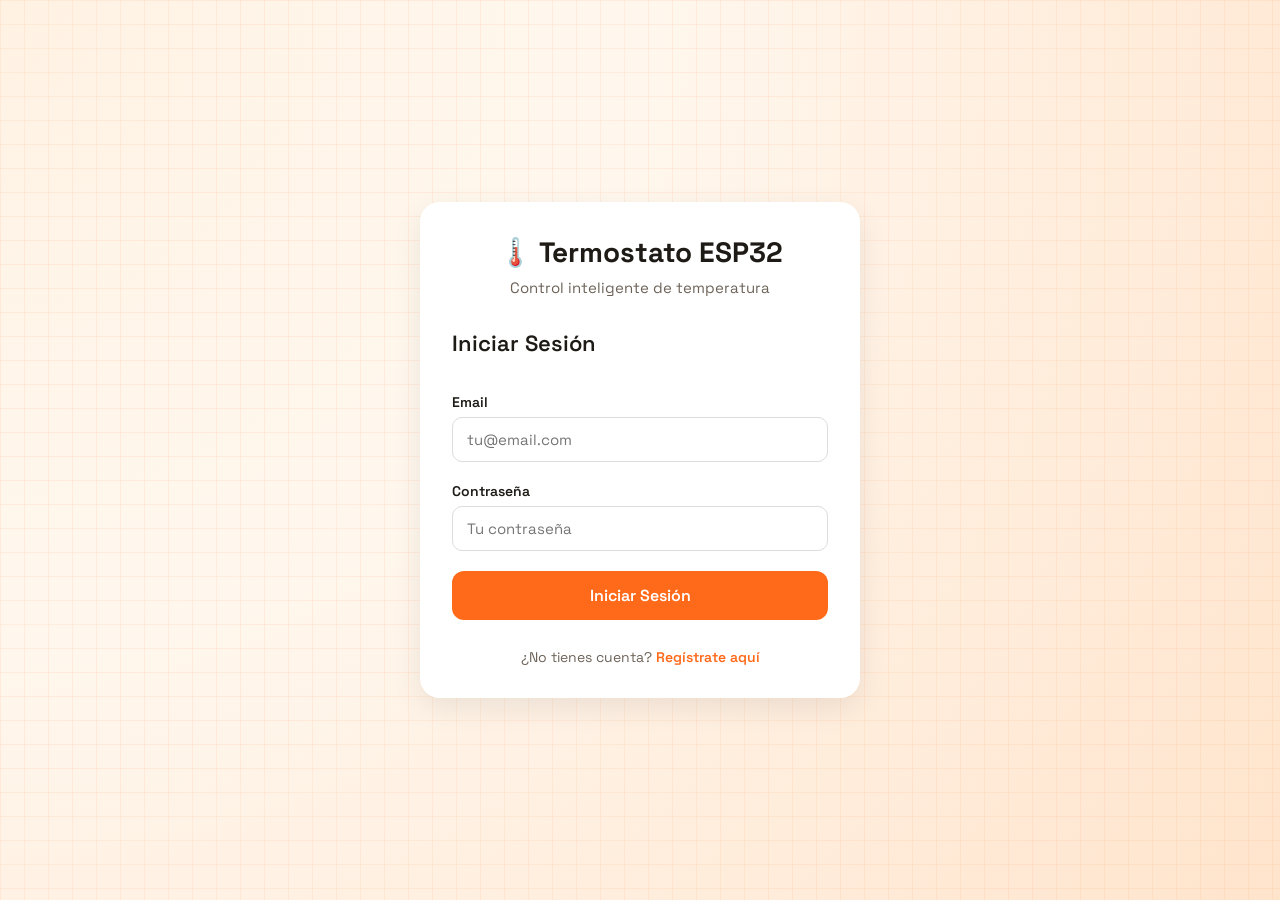
==== index.html @ 2f94f792 "Initial commit" ====
<!DOCTYPE html>
<html lang="es">
<head>
  <meta charset="utf-8" />
  <meta name="viewport" content="width=device-width, initial-scale=1" />
  <title>Login - Termostato ESP32</title>
  <link rel="preconnect" href="https://fonts.googleapis.com" />
  <link rel="preconnect" href="https://fonts.gstatic.com" crossorigin />
  <link href="https://fonts.googleapis.com/css2?family=Space+Grotesk:wght@300;400;500;600;700&display=swap" rel="stylesheet" />
  <link rel="stylesheet" href="css/auth.css" />
</head>
<body>
  <div class="bg-grid"></div>
  <div class="auth-container">
    <div class="auth-card">
      <div class="auth-header">
        <h1>🌡️ Termostato ESP32</h1>
        <p class="subtitle">Control inteligente de temperatura</p>
      </div>

      <!-- Login Form -->
      <form id="loginForm" class="auth-form">
        <h2>Iniciar Sesión</h2>

        <div class="form-group">
          <label for="loginEmail">Email</label>
          <input type="email" id="loginEmail" required placeholder="tu@email.com" />
        </div>

        <div class="form-group">
          <label for="loginPassword">Contraseña</label>
          <input type="password" id="loginPassword" required placeholder="Tu contraseña" />
        </div>

        <div class="error-message" id="loginError"></div>

        <button type="submit" class="primary-btn">Iniciar Sesión</button>

        <div class="form-toggle">
          ¿No tienes cuenta? <a href="#" id="showRegister">Regístrate aquí</a>
        </div>
      </form>

      <!-- Register Form -->
      <form id="registerForm" class="auth-form hidden">
        <h2>Crear Cuenta</h2>

        <div class="form-group">
          <label for="registerName">Nombre</label>
          <input type="text" id="registerName" required placeholder="Tu nombre" />
        </div>

        <div class="form-group">
          <label for="registerEmail">Email</label>
          <input type="email" id="registerEmail" required placeholder="tu@email.com" />
        </div>

        <div class="form-group">
          <label for="registerPassword">Contraseña</label>
          <input type="password" id="registerPassword" required placeholder="Mínimo 8 caracteres" />
        </div>

        <div class="form-group">
          <label for="registerPasswordConfirm">Confirmar Contraseña</label>
          <input type="password" id="registerPasswordConfirm" required placeholder="Repite tu contraseña" />
        </div>

        <div class="error-message" id="registerError"></div>

        <button type="submit" class="primary-btn">Crear Cuenta</button>

        <div class="form-toggle">
          ¿Ya tienes cuenta? <a href="#" id="showLogin">Inicia sesión aquí</a>
        </div>
      </form>

      <div class="loading-spinner" id="loadingSpinner"></div>
    </div>
  </div>

  <script src="js/config.js"></script>
  <script src="js/api.js"></script>
  <script src="js/auth.js"></script>
</body>
</html>
---- css/auth.css ----
:root {
  --bg-1: #fff2e3;
  --bg-2: #ffe4cc;
  --ink: #1e1b16;
  --muted: #6d6359;
  --accent: #ff6a1a;
  --card: #ffffff;
  --shadow: 0 10px 30px rgba(0, 0, 0, 0.08);
}

* {
  box-sizing: border-box;
}

body {
  margin: 0;
  font-family: "Space Grotesk", sans-serif;
  color: var(--ink);
  background: radial-gradient(circle at top left, var(--bg-1), #fff7ee 40%, var(--bg-2) 100%);
  min-height: 100vh;
  display: flex;
  align-items: center;
  justify-content: center;
  padding: 20px;
}

.bg-grid {
  position: fixed;
  inset: 0;
  background-image: linear-gradient(rgba(255, 125, 35, 0.08) 1px, transparent 1px),
    linear-gradient(90deg, rgba(255, 125, 35, 0.08) 1px, transparent 1px);
  background-size: 24px 24px;
  pointer-events: none;
  z-index: 0;
}

.auth-container {
  position: relative;
  z-index: 1;
  width: 100%;
  max-width: 440px;
}

.auth-card {
  background: var(--card);
  border-radius: 20px;
  padding: 32px;
  box-shadow: var(--shadow);
}

.auth-header {
  text-align: center;
  margin-bottom: 32px;
}

.auth-header h1 {
  margin: 0 0 8px;
  font-size: 28px;
  font-weight: 700;
}

.subtitle {
  margin: 0;
  color: var(--muted);
  font-size: 15px;
}

.auth-form {
  display: flex;
  flex-direction: column;
  gap: 20px;
}

.auth-form.hidden {
  display: none;
}

.auth-form h2 {
  margin: 0 0 16px;
  font-size: 22px;
  font-weight: 600;
}

.form-group {
  display: flex;
  flex-direction: column;
  gap: 6px;
}

.form-group label {
  font-weight: 600;
  font-size: 14px;
}

.form-group input {
  padding: 12px 14px;
  border: 1px solid #ddd;
  border-radius: 10px;
  font-family: inherit;
  font-size: 15px;
  transition: border-color 0.2s;
}

.form-group input:focus {
  outline: none;
  border-color: var(--accent);
  box-shadow: 0 0 0 3px rgba(255, 106, 26, 0.1);
}

.error-message {
  display: none;
  background: #ffebee;
  color: #c62828;
  padding: 12px 14px;
  border-radius: 10px;
  font-size: 14px;
  border: 1px solid #ef9a9a;
}

.error-message.show {
  display: block;
}

.primary-btn {
  border: none;
  background: var(--accent);
  color: #fff;
  padding: 14px 20px;
  border-radius: 12px;
  font-weight: 600;
  font-size: 16px;
  cursor: pointer;
  font-family: inherit;
  transition: opacity 0.2s;
}

.primary-btn:hover {
  opacity: 0.9;
}

.primary-btn:disabled {
  opacity: 0.5;
  cursor: not-allowed;
}

.form-toggle {
  text-align: center;
  color: var(--muted);
  font-size: 14px;
  margin-top: 8px;
}

.form-toggle a {
  color: var(--accent);
  text-decoration: none;
  font-weight: 600;
}

.form-toggle a:hover {
  text-decoration: underline;
}

.loading-spinner {
  display: none;
  width: 40px;
  height: 40px;
  border: 4px solid rgba(255, 106, 26, 0.2);
  border-top-color: var(--accent);
  border-radius: 50%;
  animation: spin 0.8s linear infinite;
  margin: 20px auto 0;
}

.loading-spinner.show {
  display: block;
}

@keyframes spin {
  to {
    transform: rotate(360deg);
  }
}

@media (max-width: 480px) {
  .auth-card {
    padding: 24px;
  }

  .auth-header h1 {
    font-size: 24px;
  }
}
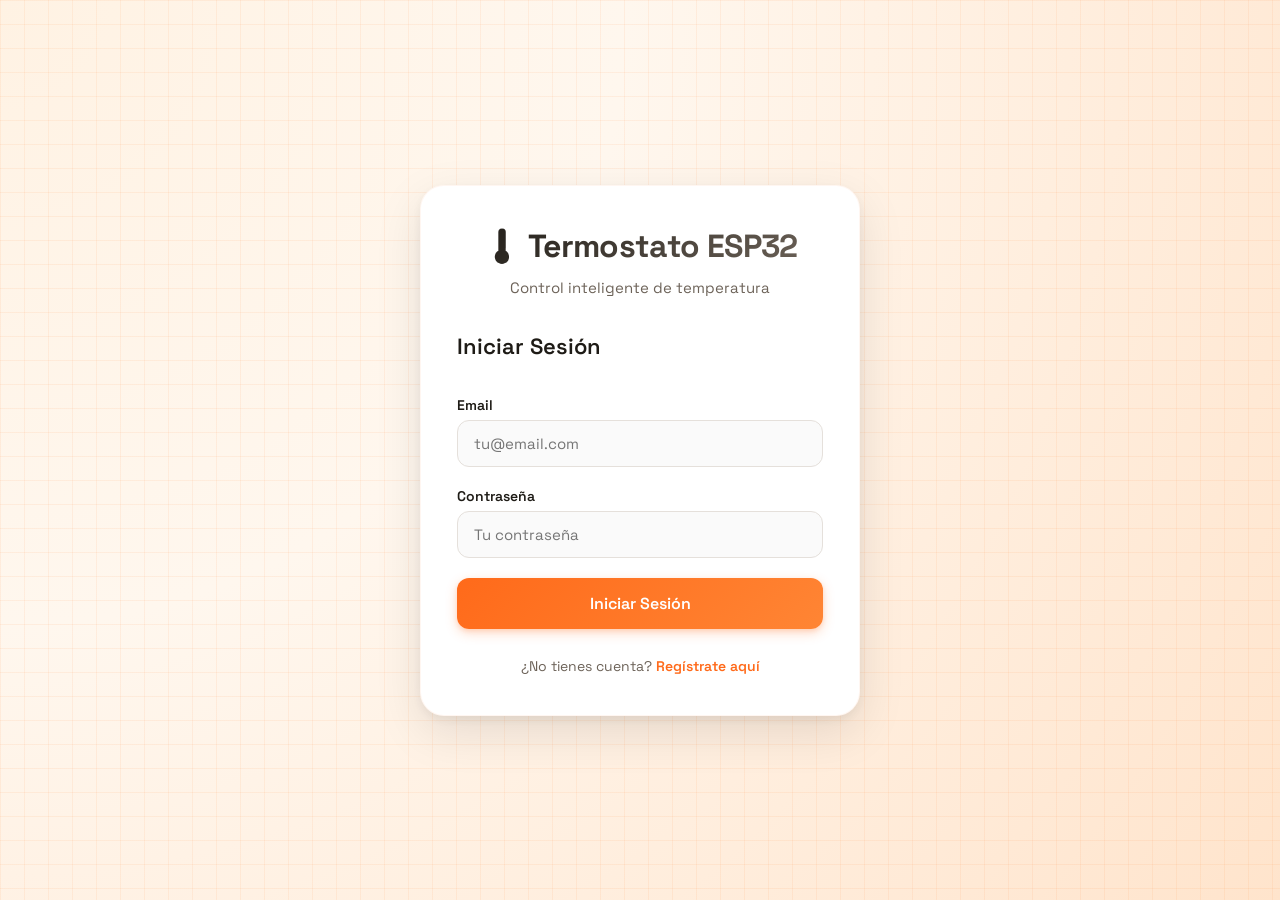
==== commit 795060a3: "Optimize for mobile and fix slider issues   MOBILE OPTIMIZATIONS:   - Increase all touch targets to " ====
--- a/index.html
+++ b/index.html
@@ -2,7 +2,10 @@
 <html lang="es">
 <head>
   <meta charset="utf-8" />
-  <meta name="viewport" content="width=device-width, initial-scale=1" />
+  <meta name="viewport" content="width=device-width, initial-scale=1, maximum-scale=5, user-scalable=yes" />
+  <meta name="theme-color" content="#ff6a1a" />
+  <meta name="apple-mobile-web-app-capable" content="yes" />
+  <meta name="apple-mobile-web-app-status-bar-style" content="default" />
   <title>Login - Termostato ESP32</title>
   <link rel="preconnect" href="https://fonts.googleapis.com" />
   <link rel="preconnect" href="https://fonts.gstatic.com" crossorigin />
--- a/css/auth.css
+++ b/css/auth.css
@@ -5,11 +5,14 @@
   --muted: #6d6359;
   --accent: #ff6a1a;
   --card: #ffffff;
-  --shadow: 0 10px 30px rgba(0, 0, 0, 0.08);
+  --shadow-sm: 0 2px 8px rgba(0, 0, 0, 0.04);
+  --shadow: 0 8px 24px rgba(0, 0, 0, 0.06), 0 2px 6px rgba(0, 0, 0, 0.04);
+  --shadow-lg: 0 16px 48px rgba(0, 0, 0, 0.1), 0 4px 12px rgba(0, 0, 0, 0.06);
 }
 
 * {
   box-sizing: border-box;
+  -webkit-tap-highlight-color: rgba(255, 106, 26, 0.2);
 }
 
 body {
@@ -22,6 +25,17 @@
   align-items: center;
   justify-content: center;
   padding: 20px;
+  -webkit-font-smoothing: antialiased;
+  -moz-osx-font-smoothing: grayscale;
+  touch-action: manipulation;
+}
+
+/* Prevenir selección accidental de texto en elementos de UI */
+button {
+  -webkit-user-select: none;
+  -moz-user-select: none;
+  -ms-user-select: none;
+  user-select: none;
 }
 
 .bg-grid {
@@ -43,9 +57,22 @@
 
 .auth-card {
   background: var(--card);
-  border-radius: 20px;
-  padding: 32px;
-  box-shadow: var(--shadow);
+  border-radius: 24px;
+  padding: 40px 36px;
+  box-shadow: var(--shadow-lg);
+  border: 1px solid rgba(255, 106, 26, 0.06);
+  animation: slideUp 0.5s cubic-bezier(0.16, 1, 0.3, 1);
+}
+
+@keyframes slideUp {
+  from {
+    opacity: 0;
+    transform: translateY(20px);
+  }
+  to {
+    opacity: 1;
+    transform: translateY(0);
+  }
 }
 
 .auth-header {
@@ -54,15 +81,21 @@
 }
 
 .auth-header h1 {
-  margin: 0 0 8px;
-  font-size: 28px;
+  margin: 0 0 10px;
+  font-size: 32px;
   font-weight: 700;
+  letter-spacing: -0.02em;
+  background: linear-gradient(135deg, var(--ink) 0%, var(--muted) 100%);
+  -webkit-background-clip: text;
+  -webkit-text-fill-color: transparent;
+  background-clip: text;
 }
 
 .subtitle {
   margin: 0;
   color: var(--muted);
   font-size: 15px;
+  line-height: 1.6;
 }
 
 .auth-form {
@@ -93,54 +126,96 @@
 }
 
 .form-group input {
-  padding: 12px 14px;
-  border: 1px solid #ddd;
-  border-radius: 10px;
+  padding: 13px 16px;
+  border: 1.5px solid #e5e0db;
+  border-radius: 12px;
   font-family: inherit;
   font-size: 15px;
-  transition: border-color 0.2s;
+  transition: all 0.2s cubic-bezier(0.4, 0, 0.2, 1);
+  background: #fafafa;
+}
+
+.form-group input:hover {
+  border-color: #d4cec6;
+  background: #ffffff;
 }
 
 .form-group input:focus {
   outline: none;
   border-color: var(--accent);
-  box-shadow: 0 0 0 3px rgba(255, 106, 26, 0.1);
+  box-shadow: 0 0 0 4px rgba(255, 106, 26, 0.08), 0 1px 2px rgba(0, 0, 0, 0.05);
+  background: #ffffff;
+  transform: translateY(-1px);
 }
 
 .error-message {
   display: none;
   background: #ffebee;
   color: #c62828;
-  padding: 12px 14px;
-  border-radius: 10px;
+  padding: 14px 16px;
+  border-radius: 12px;
   font-size: 14px;
-  border: 1px solid #ef9a9a;
+  border: 1.5px solid #ef9a9a;
+  animation: shake 0.4s cubic-bezier(0.36, 0.07, 0.19, 0.97);
 }
 
 .error-message.show {
   display: block;
 }
 
+@keyframes shake {
+  0%, 100% { transform: translateX(0); }
+  10%, 30%, 50%, 70%, 90% { transform: translateX(-4px); }
+  20%, 40%, 60%, 80% { transform: translateX(4px); }
+}
+
 .primary-btn {
   border: none;
-  background: var(--accent);
+  background: linear-gradient(135deg, var(--accent) 0%, #ff8534 100%);
   color: #fff;
-  padding: 14px 20px;
+  padding: 15px 24px;
   border-radius: 12px;
   font-weight: 600;
   font-size: 16px;
   cursor: pointer;
   font-family: inherit;
+  transition: all 0.2s cubic-bezier(0.4, 0, 0.2, 1);
+  box-shadow: 0 4px 12px rgba(255, 106, 26, 0.25), 0 2px 4px rgba(255, 106, 26, 0.15);
+  position: relative;
+  overflow: hidden;
+}
+
+.primary-btn::before {
+  content: '';
+  position: absolute;
+  top: 0;
+  left: 0;
+  right: 0;
+  bottom: 0;
+  background: linear-gradient(135deg, rgba(255, 255, 255, 0.2) 0%, transparent 100%);
+  opacity: 0;
   transition: opacity 0.2s;
 }
 
 .primary-btn:hover {
-  opacity: 0.9;
+  transform: translateY(-2px);
+  box-shadow: 0 6px 20px rgba(255, 106, 26, 0.3), 0 3px 6px rgba(255, 106, 26, 0.2);
+}
+
+.primary-btn:hover::before {
+  opacity: 1;
+}
+
+.primary-btn:active {
+  transform: translateY(0);
+  box-shadow: 0 2px 8px rgba(255, 106, 26, 0.2);
 }
 
 .primary-btn:disabled {
   opacity: 0.5;
   cursor: not-allowed;
+  transform: none;
+  box-shadow: none;
 }
 
 .form-toggle {
@@ -154,10 +229,23 @@
   color: var(--accent);
   text-decoration: none;
   font-weight: 600;
-}
-
-.form-toggle a:hover {
-  text-decoration: underline;
+  transition: all 0.2s;
+  position: relative;
+}
+
+.form-toggle a::after {
+  content: '';
+  position: absolute;
+  bottom: -2px;
+  left: 0;
+  width: 0;
+  height: 2px;
+  background: var(--accent);
+  transition: width 0.3s cubic-bezier(0.4, 0, 0.2, 1);
+}
+
+.form-toggle a:hover::after {
+  width: 100%;
 }
 
 .loading-spinner {
@@ -181,12 +269,68 @@
   }
 }
 
-@media (max-width: 480px) {
+/* Optimizaciones para Móvil */
+@media (max-width: 720px) {
+  body {
+    padding: 16px;
+  }
+
   .auth-card {
-    padding: 24px;
+    padding: 32px 24px;
+  }
+
+  .auth-header {
+    margin-bottom: 28px;
   }
 
   .auth-header h1 {
-    font-size: 24px;
-  }
-}
+    font-size: 30px;
+  }
+
+  .subtitle {
+    font-size: 16px;
+  }
+
+  .auth-form {
+    gap: 20px;
+  }
+
+  .form-group label {
+    font-size: 15px;
+  }
+
+  .form-group input {
+    padding: 15px 18px;
+    font-size: 16px;
+    min-height: 52px;
+  }
+
+  .primary-btn {
+    padding: 17px 24px;
+    font-size: 17px;
+    min-height: 56px;
+  }
+
+  .form-toggle {
+    font-size: 15px;
+  }
+
+  .error-message {
+    padding: 16px 18px;
+    font-size: 15px;
+  }
+}
+
+@media (max-width: 380px) {
+  .auth-card {
+    padding: 28px 20px;
+  }
+
+  .auth-header h1 {
+    font-size: 26px;
+  }
+
+  .subtitle {
+    font-size: 14px;
+  }
+}
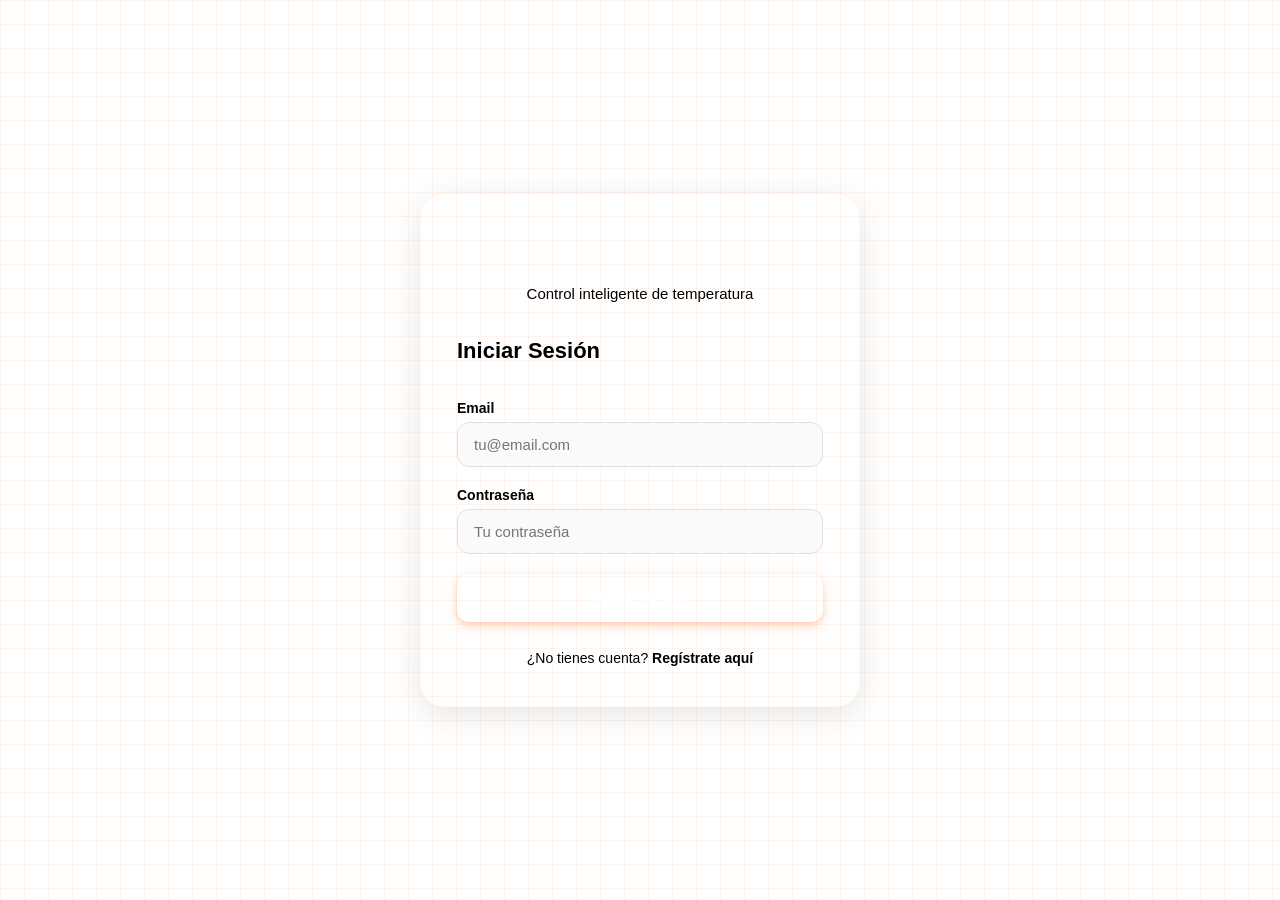
==== commit 43a6c191: "feat: add Nature Distilled CSS variables and Inter font - Updated font import from Space Grotesk to " ====
--- a/index.html
+++ b/index.html
@@ -9,7 +9,7 @@
   <title>Login - Termostato ESP32</title>
   <link rel="preconnect" href="https://fonts.googleapis.com" />
   <link rel="preconnect" href="https://fonts.gstatic.com" crossorigin />
-  <link href="https://fonts.googleapis.com/css2?family=Space+Grotesk:wght@300;400;500;600;700&display=swap" rel="stylesheet" />
+  <link href="https://fonts.googleapis.com/css2?family=Inter:wght@400;500;600;700&display=swap" rel="stylesheet" />
   <link rel="stylesheet" href="css/auth.css" />
 </head>
 <body>
@@ -81,8 +81,8 @@
     </div>
   </div>
 
-  <script src="js/config.js"></script>
-  <script src="js/api.js"></script>
-  <script src="js/auth.js"></script>
+  <script src="js/config.js?v=20260318"></script>
+  <script src="js/api.js?v=20260318"></script>
+  <script src="js/auth.js?v=20260318"></script>
 </body>
 </html>
--- a/css/auth.css
+++ b/css/auth.css
@@ -1,13 +1,41 @@
 :root {
-  --bg-1: #fff2e3;
-  --bg-2: #ffe4cc;
-  --ink: #1e1b16;
-  --muted: #6d6359;
-  --accent: #ff6a1a;
-  --card: #ffffff;
-  --shadow-sm: 0 2px 8px rgba(0, 0, 0, 0.04);
-  --shadow: 0 8px 24px rgba(0, 0, 0, 0.06), 0 2px 6px rgba(0, 0, 0, 0.04);
-  --shadow-lg: 0 16px 48px rgba(0, 0, 0, 0.1), 0 4px 12px rgba(0, 0, 0, 0.06);
+  /* Nature Distilled Palette */
+  --color-terracotta: #C67B5C;
+  --color-arcilla: #B5651D;
+  --color-arena: #F5F0E1;
+  --color-crema: #FAF7F2;
+  --color-tierra: #3D2F2A;
+  --color-madera: #8B7355;
+  --color-verde-salvia: #7A9B76;
+
+  /* Shadows */
+  --shadow-sm: 0 2px 8px rgba(61, 47, 42, 0.06);
+  --shadow-md: 0 8px 24px rgba(61, 47, 42, 0.06), 0 2px 6px rgba(61, 47, 42, 0.04);
+  --shadow-lg: 0 8px 32px rgba(61, 47, 42, 0.12);
+  --shadow-button: 0 4px 12px rgba(198, 123, 92, 0.25);
+
+  /* Border Radius */
+  --radius-sm: 8px;
+  --radius-md: 12px;
+  --radius-lg: 16px;
+  --radius-xl: 20px;
+
+  /* Spacing */
+  --space-sm: 8px;
+  --space-md: 16px;
+  --space-lg: 24px;
+  --space-xl: 32px;
+
+  /* Typography */
+  --font-primary: 'Inter', -apple-system, BlinkMacSystemFont, 'Segoe UI', system-ui, sans-serif;
+  --font-weight-regular: 400;
+  --font-weight-medium: 500;
+  --font-weight-semibold: 600;
+  --font-weight-bold: 700;
+
+  /* Transitions */
+  --transition-quick: 200ms ease-out;
+  --transition-base: 300ms ease-out;
 }
 
 * {
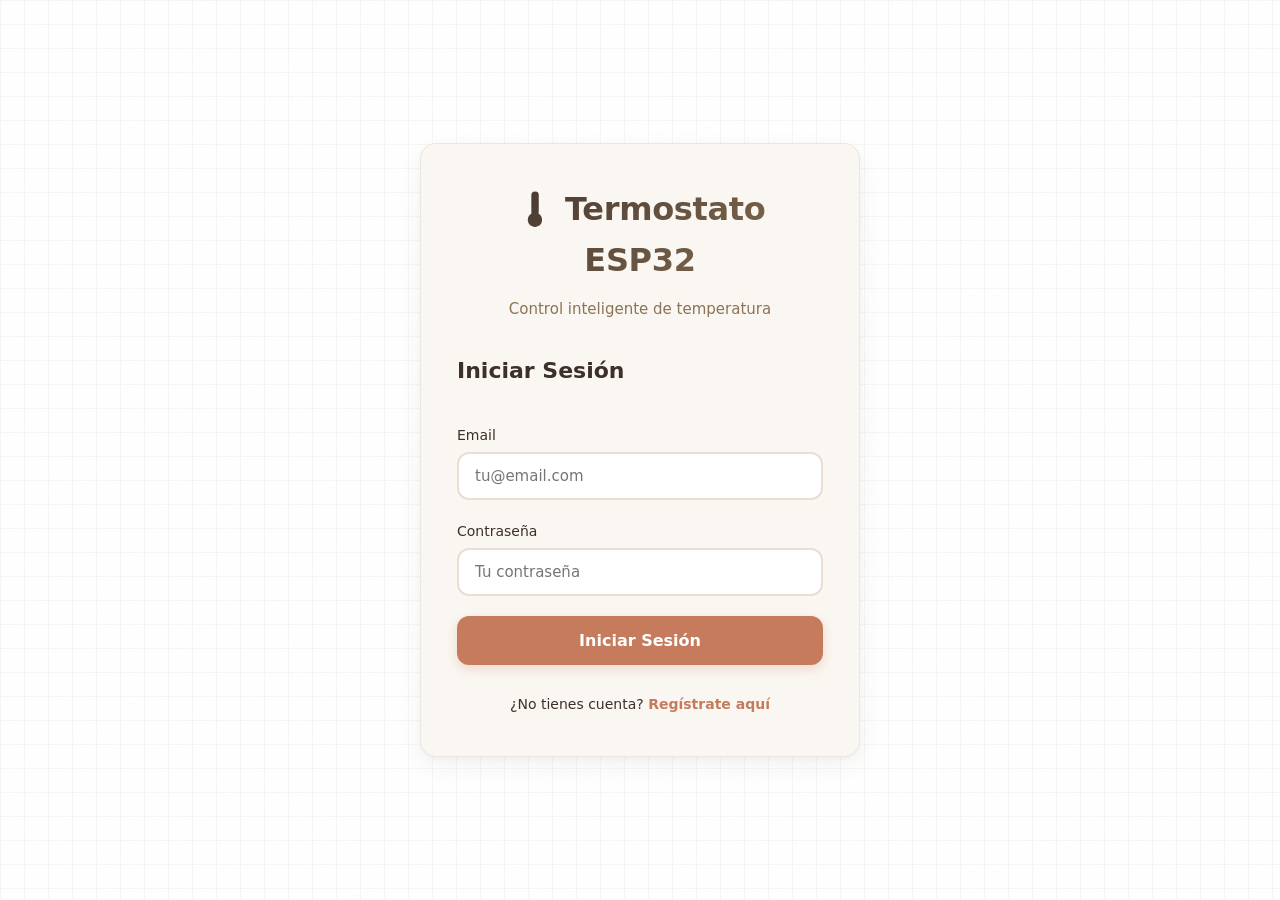
==== commit 55aad760: "feat: add responsive design, accessibility, and grain texture - Add responsive media queries for tab" ====
--- a/index.html
+++ b/index.html
@@ -14,6 +14,7 @@
 </head>
 <body>
   <div class="bg-grid"></div>
+  <div class="grain-texture"></div>
   <div class="auth-container">
     <div class="auth-card">
       <div class="auth-header">
--- a/css/auth.css
+++ b/css/auth.css
@@ -45,8 +45,9 @@
 
 body {
   margin: 0;
-  font-family: "Space Grotesk", sans-serif;
-  color: var(--ink);
+  font-family: var(--font-primary);
+  color: var(--color-tierra);
+  line-height: 1.6;
   background: radial-gradient(circle at top left, var(--bg-1), #fff7ee 40%, var(--bg-2) 100%);
   min-height: 100vh;
   display: flex;
@@ -69,8 +70,8 @@
 .bg-grid {
   position: fixed;
   inset: 0;
-  background-image: linear-gradient(rgba(255, 125, 35, 0.08) 1px, transparent 1px),
-    linear-gradient(90deg, rgba(255, 125, 35, 0.08) 1px, transparent 1px);
+  background-image: linear-gradient(rgba(139, 115, 85, 0.06) 1px, transparent 1px),
+    linear-gradient(90deg, rgba(139, 115, 85, 0.06) 1px, transparent 1px);
   background-size: 24px 24px;
   pointer-events: none;
   z-index: 0;
@@ -84,12 +85,18 @@
 }
 
 .auth-card {
-  background: var(--card);
-  border-radius: 24px;
+  background: var(--color-crema);
+  border-radius: var(--radius-lg);
   padding: 40px 36px;
+  box-shadow: var(--shadow-md);
+  border: 1px solid rgba(139, 115, 85, 0.12);
+  animation: slideUp 0.5s cubic-bezier(0.16, 1, 0.3, 1);
+  transition: all 0.3s cubic-bezier(0.4, 0, 0.2, 1);
+}
+
+.auth-card:hover {
+  transform: translateY(-2px);
   box-shadow: var(--shadow-lg);
-  border: 1px solid rgba(255, 106, 26, 0.06);
-  animation: slideUp 0.5s cubic-bezier(0.16, 1, 0.3, 1);
 }
 
 @keyframes slideUp {
@@ -111,9 +118,9 @@
 .auth-header h1 {
   margin: 0 0 10px;
   font-size: 32px;
-  font-weight: 700;
-  letter-spacing: -0.02em;
-  background: linear-gradient(135deg, var(--ink) 0%, var(--muted) 100%);
+  font-weight: var(--font-weight-bold);
+  letter-spacing: -0.01em;
+  background: linear-gradient(135deg, var(--color-tierra) 0%, var(--color-madera) 100%);
   -webkit-background-clip: text;
   -webkit-text-fill-color: transparent;
   background-clip: text;
@@ -121,7 +128,7 @@
 
 .subtitle {
   margin: 0;
-  color: var(--muted);
+  color: var(--color-madera);
   font-size: 15px;
   line-height: 1.6;
 }
@@ -139,7 +146,8 @@
 .auth-form h2 {
   margin: 0 0 16px;
   font-size: 22px;
-  font-weight: 600;
+  font-weight: var(--font-weight-semibold);
+  color: var(--color-tierra);
 }
 
 .form-group {
@@ -149,41 +157,41 @@
 }
 
 .form-group label {
-  font-weight: 600;
+  font-weight: var(--font-weight-medium);
   font-size: 14px;
+  color: var(--color-tierra);
 }
 
 .form-group input {
   padding: 13px 16px;
-  border: 1.5px solid #e5e0db;
+  border: 2px solid #E8DED3;
   border-radius: 12px;
   font-family: inherit;
   font-size: 15px;
   transition: all 0.2s cubic-bezier(0.4, 0, 0.2, 1);
-  background: #fafafa;
+  background: #FFFFFF;
 }
 
 .form-group input:hover {
   border-color: #d4cec6;
-  background: #ffffff;
 }
 
 .form-group input:focus {
-  outline: none;
-  border-color: var(--accent);
-  box-shadow: 0 0 0 4px rgba(255, 106, 26, 0.08), 0 1px 2px rgba(0, 0, 0, 0.05);
-  background: #ffffff;
+  outline: 2px solid rgba(198, 123, 92, 0.2);
+  border-color: var(--color-terracotta);
+  box-shadow: none;
+  background: #FFFFFF;
   transform: translateY(-1px);
 }
 
 .error-message {
   display: none;
-  background: #ffebee;
+  background: rgba(181, 101, 29, 0.05);
   color: #c62828;
   padding: 14px 16px;
   border-radius: 12px;
   font-size: 14px;
-  border: 1.5px solid #ef9a9a;
+  border: 2px solid var(--color-arcilla);
   animation: shake 0.4s cubic-bezier(0.36, 0.07, 0.19, 0.97);
 }
 
@@ -199,7 +207,7 @@
 
 .primary-btn {
   border: none;
-  background: linear-gradient(135deg, var(--accent) 0%, #ff8534 100%);
+  background: var(--color-terracotta);
   color: #fff;
   padding: 15px 24px;
   border-radius: 12px;
@@ -208,7 +216,7 @@
   cursor: pointer;
   font-family: inherit;
   transition: all 0.2s cubic-bezier(0.4, 0, 0.2, 1);
-  box-shadow: 0 4px 12px rgba(255, 106, 26, 0.25), 0 2px 4px rgba(255, 106, 26, 0.15);
+  box-shadow: var(--shadow-button);
   position: relative;
   overflow: hidden;
 }
@@ -226,8 +234,9 @@
 }
 
 .primary-btn:hover {
+  background: var(--color-arcilla);
   transform: translateY(-2px);
-  box-shadow: 0 6px 20px rgba(255, 106, 26, 0.3), 0 3px 6px rgba(255, 106, 26, 0.2);
+  box-shadow: var(--shadow-button);
 }
 
 .primary-btn:hover::before {
@@ -235,8 +244,8 @@
 }
 
 .primary-btn:active {
-  transform: translateY(0);
-  box-shadow: 0 2px 8px rgba(255, 106, 26, 0.2);
+  transform: scale(0.98);
+  box-shadow: var(--shadow-button);
 }
 
 .primary-btn:disabled {
@@ -254,7 +263,7 @@
 }
 
 .form-toggle a {
-  color: var(--accent);
+  color: var(--color-terracotta);
   text-decoration: none;
   font-weight: 600;
   transition: all 0.2s;
@@ -268,7 +277,7 @@
   left: 0;
   width: 0;
   height: 2px;
-  background: var(--accent);
+  background: var(--color-terracotta);
   transition: width 0.3s cubic-bezier(0.4, 0, 0.2, 1);
 }
 
@@ -280,8 +289,8 @@
   display: none;
   width: 40px;
   height: 40px;
-  border: 4px solid rgba(255, 106, 26, 0.2);
-  border-top-color: var(--accent);
+  border: 4px solid rgba(198, 123, 92, 0.2);
+  border-top-color: var(--color-terracotta);
   border-radius: 50%;
   animation: spin 0.8s linear infinite;
   margin: 20px auto 0;
@@ -297,7 +306,59 @@
   }
 }
 
-/* Optimizaciones para Móvil */
+/* Grain Texture Overlay */
+.grain-texture {
+  position: fixed;
+  inset: 0;
+  background-image: url('data:image/svg+xml;utf8,<svg viewBox="0 0 200 200" xmlns="http://www.w3.org/2000/svg"><filter id="noiseFilter"><feTurbulence type="fractalNoise" baseFrequency="2" numOctaves="3" stitchTiles="stitch"/></filter><rect width="100%" height="100%" filter="url(%23noiseFilter)"/></svg>');
+  opacity: 0.03;
+  pointer-events: none;
+  z-index: 1;
+}
+
+/* Accessibility - Focus Styles */
+*:focus-visible {
+  outline: 2px solid var(--color-arcilla);
+  outline-offset: 2px;
+}
+
+/* Accessibility - Reduced Motion */
+@media (prefers-reduced-motion: reduce) {
+  *,
+  *::before,
+  *::after {
+    animation-duration: 0.01ms !important;
+    animation-iteration-count: 1 !important;
+    transition-duration: 0.01ms !important;
+  }
+}
+
+/* Responsive Design - Tablet */
+@media (max-width: 768px) {
+  body {
+    padding: 18px;
+  }
+
+  .auth-card {
+    padding: 36px 28px;
+  }
+
+  .auth-header h1 {
+    font-size: 28px;
+  }
+
+  .form-group input {
+    padding: 14px 17px;
+    font-size: 15px;
+  }
+
+  .primary-btn {
+    padding: 16px 24px;
+    font-size: 16px;
+  }
+}
+
+/* Responsive Design - Mobile */
 @media (max-width: 720px) {
   body {
     padding: 16px;
@@ -349,6 +410,37 @@
   }
 }
 
+/* Responsive Design - Small Mobile */
+@media (max-width: 480px) {
+  body {
+    padding: 14px;
+  }
+
+  .auth-card {
+    padding: 30px 22px;
+  }
+
+  .auth-header h1 {
+    font-size: 28px;
+  }
+
+  .auth-form {
+    gap: 18px;
+  }
+
+  .form-group input {
+    padding: 15px 18px;
+    font-size: 16px;
+  }
+
+  .primary-btn {
+    padding: 16px 24px;
+    font-size: 16px;
+    min-height: 54px;
+  }
+}
+
+/* Responsive Design - Extra Small Mobile */
 @media (max-width: 380px) {
   .auth-card {
     padding: 28px 20px;
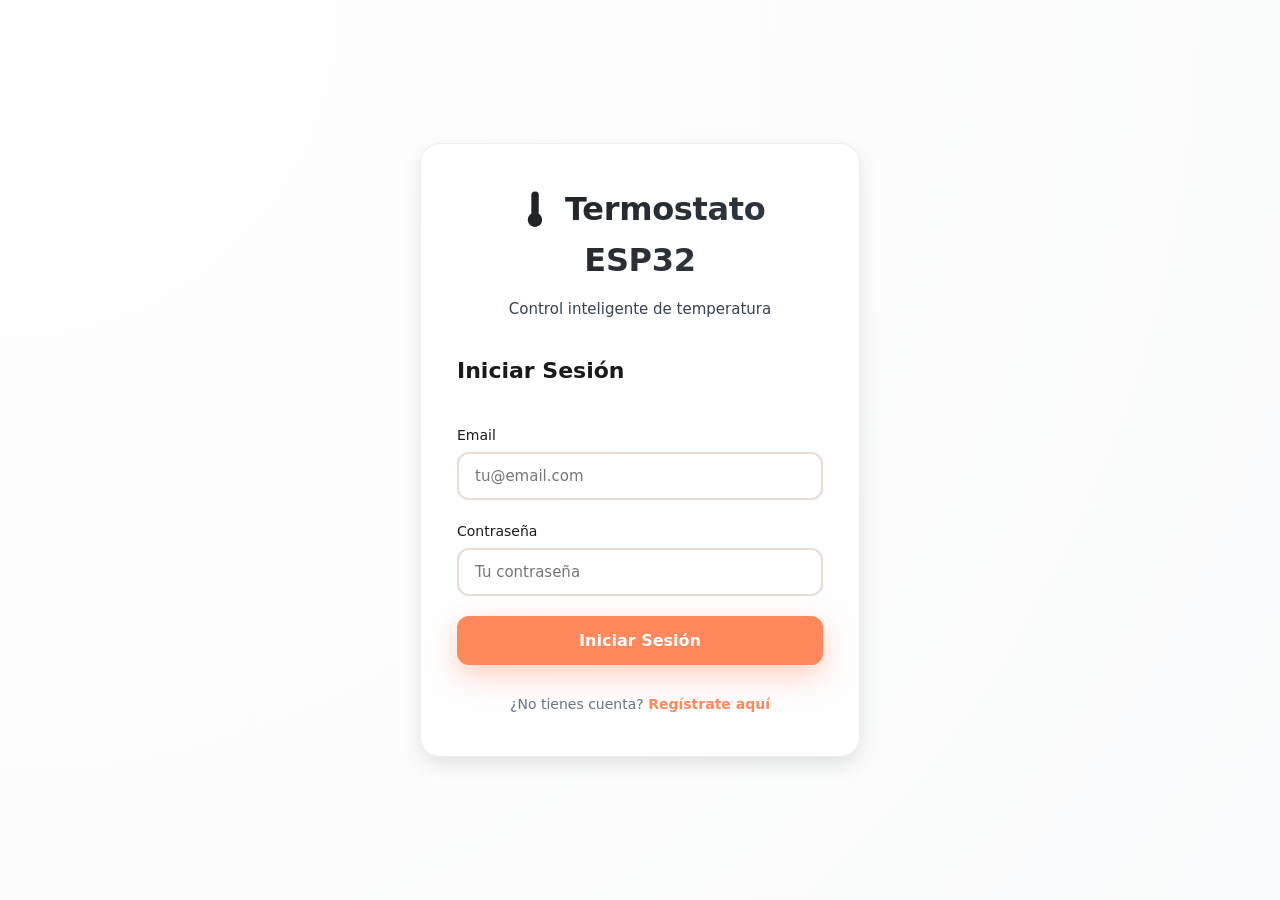
==== commit f9ccb963: "feat: replace backgrounds with clean gradient, remove textures Co-Authored-By: Claude Sonnet 4.5 <no" ====
--- a/index.html
+++ b/index.html
@@ -13,8 +13,6 @@
   <link rel="stylesheet" href="css/auth.css" />
 </head>
 <body>
-  <div class="bg-grid"></div>
-  <div class="grain-texture"></div>
   <div class="auth-container">
     <div class="auth-card">
       <div class="auth-header">
--- a/css/auth.css
+++ b/css/auth.css
@@ -1,30 +1,51 @@
 :root {
-  /* Nature Distilled Palette */
-  --color-terracotta: #C67B5C;
-  --color-arcilla: #B5651D;
-  --color-arena: #F5F0E1;
-  --color-crema: #FAF7F2;
-  --color-tierra: #3D2F2A;
-  --color-madera: #8B7355;
-  --color-verde-salvia: #7A9B76;
+  /* Colors - Glass Premium Palette */
+  --color-coral: #FF875C;
+  --color-coral-hover: #FF6B3D;
+  --color-white: #FFFFFF;
+  --color-off-white: #F9FAFB;
+  --color-gray-100: #F3F4F6;
+  --color-gray-200: #E5E7EB;
+  --color-gray-400: #9CA3AF;
+  --color-gray-500: #6B7280;
+  --color-gray-700: #374151;
+  --color-black: #1A1A1A;
+
+  /* Status Colors */
+  --color-success: #10B981;
+  --color-warning: #F59E0B;
+  --color-error: #EF4444;
+  --color-info: #3B82F6;
+
+  /* Glassmorphism */
+  --glass-bg: rgba(255, 255, 255, 0.75);
+  --glass-border: rgba(255, 255, 255, 0.5);
+  --glass-blur: blur(12px) saturate(180%);
+  --glass-shadow: 0 20px 60px rgba(0, 0, 0, 0.12);
+  --glass-shadow-hover: 0 25px 70px rgba(0, 0, 0, 0.15);
 
   /* Shadows */
-  --shadow-sm: 0 2px 8px rgba(61, 47, 42, 0.06);
-  --shadow-md: 0 8px 24px rgba(61, 47, 42, 0.06), 0 2px 6px rgba(61, 47, 42, 0.04);
-  --shadow-lg: 0 8px 32px rgba(61, 47, 42, 0.12);
-  --shadow-button: 0 4px 12px rgba(198, 123, 92, 0.25);
+  --shadow-sm: 0 2px 8px rgba(0, 0, 0, 0.06);
+  --shadow-md: 0 8px 20px rgba(0, 0, 0, 0.1);
+  --shadow-lg: 0 20px 60px rgba(0, 0, 0, 0.12);
+  --shadow-xl: 0 30px 80px rgba(0, 0, 0, 0.2);
+  --shadow-coral: 0 10px 30px rgba(255, 135, 92, 0.4);
+  --shadow-green: 0 0 12px rgba(16, 185, 129, 0.6);
 
   /* Border Radius */
   --radius-sm: 8px;
   --radius-md: 12px;
-  --radius-lg: 16px;
-  --radius-xl: 20px;
-
-  /* Spacing */
-  --space-sm: 8px;
-  --space-md: 16px;
-  --space-lg: 24px;
-  --space-xl: 32px;
+  --radius-lg: 20px;
+  --radius-xl: 24px;
+  --radius-full: 9999px;
+
+  /* Spacing (Increased) */
+  --space-xs: 6px;
+  --space-sm: 12px;
+  --space-md: 24px;
+  --space-lg: 36px;
+  --space-xl: 48px;
+  --space-2xl: 64px;
 
   /* Typography */
   --font-primary: 'Inter', -apple-system, BlinkMacSystemFont, 'Segoe UI', system-ui, sans-serif;
@@ -34,8 +55,9 @@
   --font-weight-bold: 700;
 
   /* Transitions */
-  --transition-quick: 200ms ease-out;
-  --transition-base: 300ms ease-out;
+  --transition-quick: 150ms cubic-bezier(0.4, 0, 0.2, 1);
+  --transition-base: 200ms cubic-bezier(0.4, 0, 0.2, 1);
+  --transition-slow: 300ms cubic-bezier(0.4, 0, 0.2, 1);
 }
 
 * {
@@ -46,9 +68,9 @@
 body {
   margin: 0;
   font-family: var(--font-primary);
-  color: var(--color-tierra);
+  color: var(--color-black);
   line-height: 1.6;
-  background: radial-gradient(circle at top left, var(--bg-1), #fff7ee 40%, var(--bg-2) 100%);
+  background: radial-gradient(circle at top left, #FFFFFF 0%, #F9FAFB 100%);
   min-height: 100vh;
   display: flex;
   align-items: center;
@@ -67,16 +89,6 @@
   user-select: none;
 }
 
-.bg-grid {
-  position: fixed;
-  inset: 0;
-  background-image: linear-gradient(rgba(139, 115, 85, 0.06) 1px, transparent 1px),
-    linear-gradient(90deg, rgba(139, 115, 85, 0.06) 1px, transparent 1px);
-  background-size: 24px 24px;
-  pointer-events: none;
-  z-index: 0;
-}
-
 .auth-container {
   position: relative;
   z-index: 1;
@@ -85,7 +97,7 @@
 }
 
 .auth-card {
-  background: var(--color-crema);
+  background: var(--glass-bg);
   border-radius: var(--radius-lg);
   padding: 40px 36px;
   box-shadow: var(--shadow-md);
@@ -120,7 +132,7 @@
   font-size: 32px;
   font-weight: var(--font-weight-bold);
   letter-spacing: -0.01em;
-  background: linear-gradient(135deg, var(--color-tierra) 0%, var(--color-madera) 100%);
+  background: linear-gradient(135deg, var(--color-black) 0%, var(--color-gray-700) 100%);
   -webkit-background-clip: text;
   -webkit-text-fill-color: transparent;
   background-clip: text;
@@ -128,7 +140,7 @@
 
 .subtitle {
   margin: 0;
-  color: var(--color-madera);
+  color: var(--color-gray-700);
   font-size: 15px;
   line-height: 1.6;
 }
@@ -147,7 +159,7 @@
   margin: 0 0 16px;
   font-size: 22px;
   font-weight: var(--font-weight-semibold);
-  color: var(--color-tierra);
+  color: var(--color-black);
 }
 
 .form-group {
@@ -159,7 +171,7 @@
 .form-group label {
   font-weight: var(--font-weight-medium);
   font-size: 14px;
-  color: var(--color-tierra);
+  color: var(--color-black);
 }
 
 .form-group input {
@@ -178,7 +190,7 @@
 
 .form-group input:focus {
   outline: 2px solid rgba(198, 123, 92, 0.2);
-  border-color: var(--color-terracotta);
+  border-color: var(--color-coral);
   box-shadow: none;
   background: #FFFFFF;
   transform: translateY(-1px);
@@ -191,7 +203,7 @@
   padding: 14px 16px;
   border-radius: 12px;
   font-size: 14px;
-  border: 2px solid var(--color-arcilla);
+  border: 2px solid var(--color-coral-hover);
   animation: shake 0.4s cubic-bezier(0.36, 0.07, 0.19, 0.97);
 }
 
@@ -207,7 +219,7 @@
 
 .primary-btn {
   border: none;
-  background: var(--color-terracotta);
+  background: var(--color-coral);
   color: #fff;
   padding: 15px 24px;
   border-radius: 12px;
@@ -216,7 +228,7 @@
   cursor: pointer;
   font-family: inherit;
   transition: all 0.2s cubic-bezier(0.4, 0, 0.2, 1);
-  box-shadow: var(--shadow-button);
+  box-shadow: var(--shadow-coral);
   position: relative;
   overflow: hidden;
 }
@@ -234,9 +246,9 @@
 }
 
 .primary-btn:hover {
-  background: var(--color-arcilla);
+  background: var(--color-coral-hover);
   transform: translateY(-2px);
-  box-shadow: var(--shadow-button);
+  box-shadow: var(--shadow-coral);
 }
 
 .primary-btn:hover::before {
@@ -245,7 +257,7 @@
 
 .primary-btn:active {
   transform: scale(0.98);
-  box-shadow: var(--shadow-button);
+  box-shadow: var(--shadow-coral);
 }
 
 .primary-btn:disabled {
@@ -257,13 +269,13 @@
 
 .form-toggle {
   text-align: center;
-  color: var(--muted);
+  color: var(--color-gray-500);
   font-size: 14px;
   margin-top: 8px;
 }
 
 .form-toggle a {
-  color: var(--color-terracotta);
+  color: var(--color-coral);
   text-decoration: none;
   font-weight: 600;
   transition: all 0.2s;
@@ -277,7 +289,7 @@
   left: 0;
   width: 0;
   height: 2px;
-  background: var(--color-terracotta);
+  background: var(--color-coral);
   transition: width 0.3s cubic-bezier(0.4, 0, 0.2, 1);
 }
 
@@ -290,7 +302,7 @@
   width: 40px;
   height: 40px;
   border: 4px solid rgba(198, 123, 92, 0.2);
-  border-top-color: var(--color-terracotta);
+  border-top-color: var(--color-coral);
   border-radius: 50%;
   animation: spin 0.8s linear infinite;
   margin: 20px auto 0;
@@ -306,19 +318,9 @@
   }
 }
 
-/* Grain Texture Overlay */
-.grain-texture {
-  position: fixed;
-  inset: 0;
-  background-image: url('data:image/svg+xml;utf8,<svg viewBox="0 0 200 200" xmlns="http://www.w3.org/2000/svg"><filter id="noiseFilter"><feTurbulence type="fractalNoise" baseFrequency="2" numOctaves="3" stitchTiles="stitch"/></filter><rect width="100%" height="100%" filter="url(%23noiseFilter)"/></svg>');
-  opacity: 0.03;
-  pointer-events: none;
-  z-index: 1;
-}
-
 /* Accessibility - Focus Styles */
 *:focus-visible {
-  outline: 2px solid var(--color-arcilla);
+  outline: 2px solid var(--color-coral-hover);
   outline-offset: 2px;
 }
 
